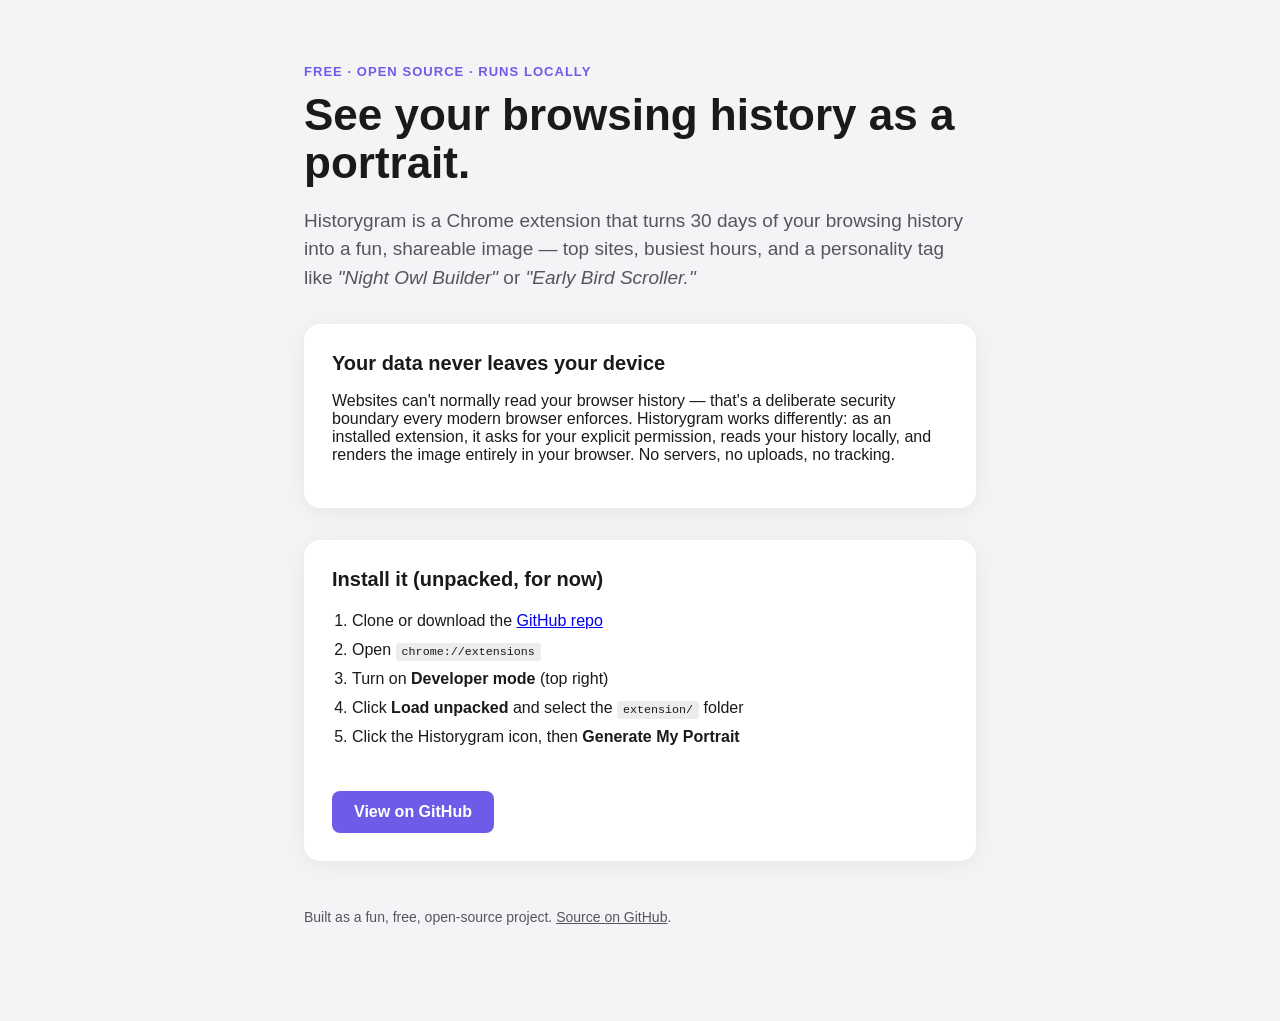
==== docs/index.html @ 07921943 "Rename site/ to docs/ for GitHub Pages" ====
<!doctype html>
<html lang="en">
<head>
  <meta charset="utf-8" />
  <meta name="viewport" content="width=device-width, initial-scale=1" />
  <title>Historygram — a portrait of your browsing history</title>
  <meta name="description" content="A Chrome extension that turns your browsing history into a shareable portrait image. 100% local, nothing ever leaves your browser." />
  <style>
    :root {
      color-scheme: light dark;
      --bg: #f4f4f7;
      --fg: #1a1a1a;
      --muted: #55555f;
      --card: #ffffff;
      --accent: #6c5ce7;
    }
    @media (prefers-color-scheme: dark) {
      :root {
        --bg: #16161c;
        --fg: #f2f2f5;
        --muted: #a8a8b3;
        --card: #1f1f27;
      }
    }
    * { box-sizing: border-box; }
    body {
      margin: 0;
      font-family: -apple-system, "Segoe UI", Roboto, sans-serif;
      background: var(--bg);
      color: var(--fg);
    }
    main {
      max-width: 720px;
      margin: 0 auto;
      padding: 64px 24px 96px;
    }
    .eyebrow {
      color: var(--accent);
      font-weight: 700;
      letter-spacing: 0.08em;
      font-size: 13px;
      text-transform: uppercase;
    }
    h1 {
      font-size: 44px;
      line-height: 1.1;
      margin: 12px 0 16px;
    }
    p.lead {
      font-size: 19px;
      color: var(--muted);
      line-height: 1.5;
    }
    .card {
      background: var(--card);
      border-radius: 16px;
      padding: 28px;
      margin-top: 32px;
      box-shadow: 0 4px 24px rgba(0, 0, 0, 0.06);
    }
    .card h2 {
      margin-top: 0;
      font-size: 20px;
    }
    ol {
      padding-left: 20px;
      line-height: 1.8;
    }
    code {
      background: rgba(127, 127, 127, 0.15);
      padding: 2px 6px;
      border-radius: 4px;
      font-size: 0.9em;
    }
    a.button {
      display: inline-block;
      margin-top: 24px;
      padding: 12px 22px;
      background: var(--accent);
      color: white;
      text-decoration: none;
      border-radius: 8px;
      font-weight: 600;
    }
    footer {
      margin-top: 48px;
      color: var(--muted);
      font-size: 14px;
    }
    footer a { color: inherit; }
  </style>
</head>
<body>
  <main>
    <div class="eyebrow">Free · Open Source · Runs Locally</div>
    <h1>See your browsing history as a portrait.</h1>
    <p class="lead">
      Historygram is a Chrome extension that turns 30 days of your browsing
      history into a fun, shareable image — top sites, busiest hours, and a
      personality tag like <em>"Night Owl Builder"</em> or
      <em>"Early Bird Scroller."</em>
    </p>

    <div class="card">
      <h2>Your data never leaves your device</h2>
      <p>
        Websites can't normally read your browser history — that's a
        deliberate security boundary every modern browser enforces. Historygram
        works differently: as an installed extension, it asks for your
        explicit permission, reads your history locally, and renders the
        image entirely in your browser. No servers, no uploads, no tracking.
      </p>
    </div>

    <div class="card">
      <h2>Install it (unpacked, for now)</h2>
      <ol>
        <li>Clone or download the <a href="https://github.com/badamfox-bot/historygram">GitHub repo</a></li>
        <li>Open <code>chrome://extensions</code></li>
        <li>Turn on <strong>Developer mode</strong> (top right)</li>
        <li>Click <strong>Load unpacked</strong> and select the <code>extension/</code> folder</li>
        <li>Click the Historygram icon, then <strong>Generate My Portrait</strong></li>
      </ol>
      <a class="button" href="https://github.com/badamfox-bot/historygram">View on GitHub</a>
    </div>

    <footer>
      Built as a fun, free, open-source project.
      <a href="https://github.com/badamfox-bot/historygram">Source on GitHub</a>.
    </footer>
  </main>
</body>
</html>
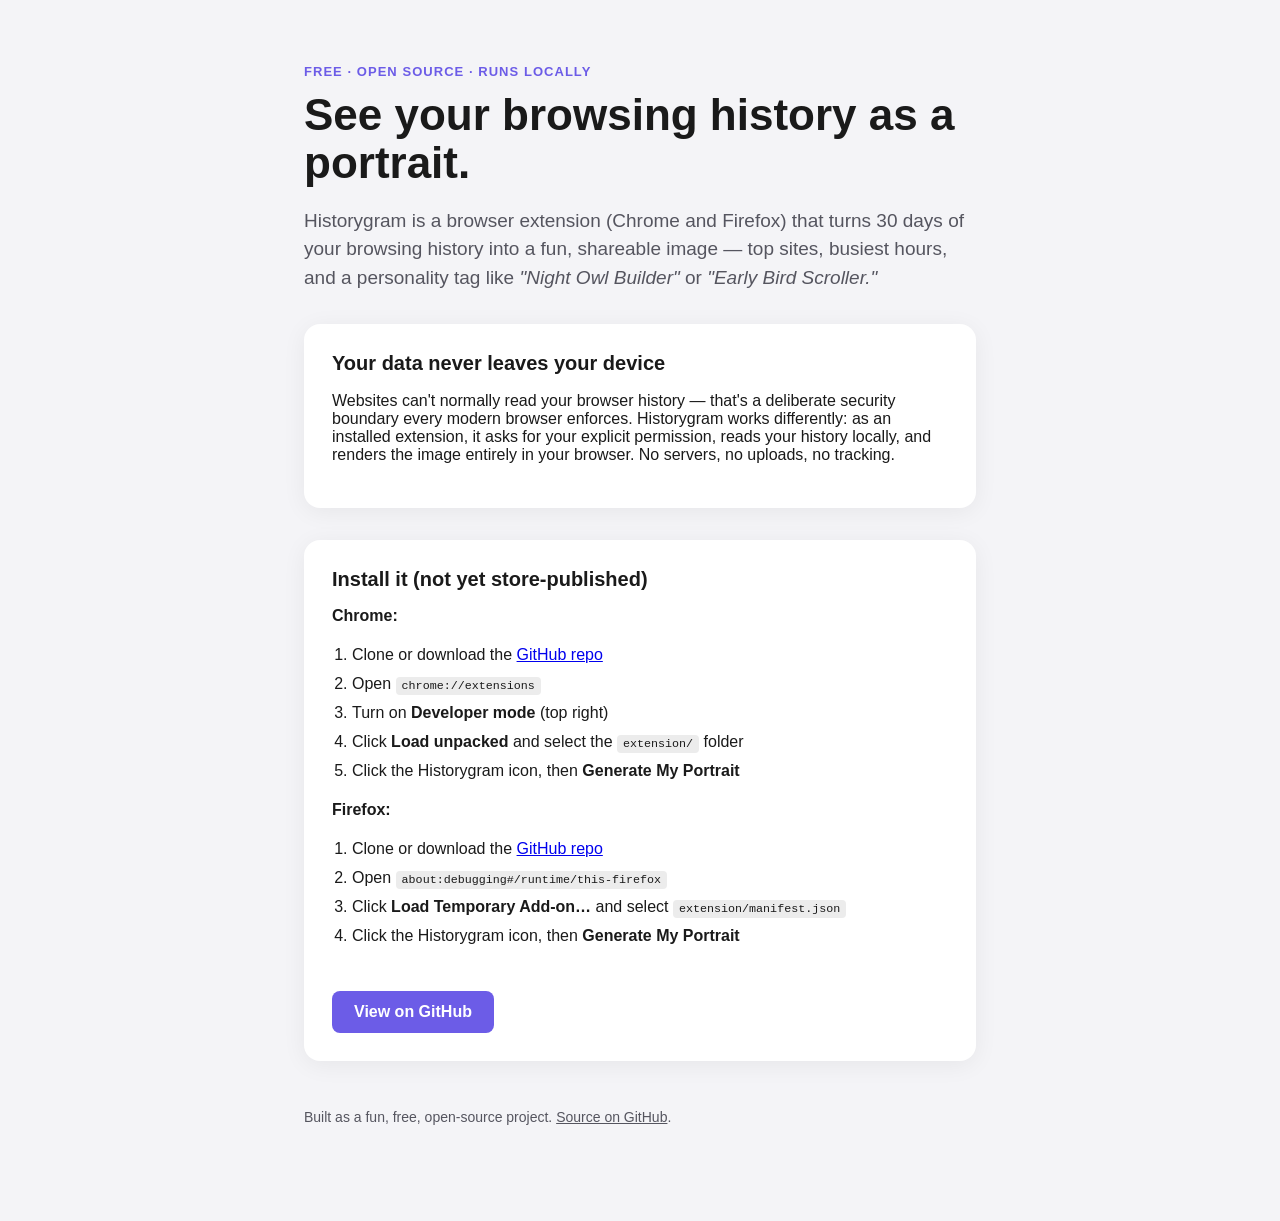
==== commit 2cd7ba3c: "Add Firefox support via WebExtension api-shim and browser_specific_settings" ====
--- a/docs/index.html
+++ b/docs/index.html
@@ -95,7 +95,7 @@
     <div class="eyebrow">Free · Open Source · Runs Locally</div>
     <h1>See your browsing history as a portrait.</h1>
     <p class="lead">
-      Historygram is a Chrome extension that turns 30 days of your browsing
+      Historygram is a browser extension (Chrome and Firefox) that turns 30 days of your browsing
       history into a fun, shareable image — top sites, busiest hours, and a
       personality tag like <em>"Night Owl Builder"</em> or
       <em>"Early Bird Scroller."</em>
@@ -113,12 +113,20 @@
     </div>
 
     <div class="card">
-      <h2>Install it (unpacked, for now)</h2>
+      <h2>Install it (not yet store-published)</h2>
+      <p><strong>Chrome:</strong></p>
       <ol>
         <li>Clone or download the <a href="https://github.com/badamfox-bot/historygram">GitHub repo</a></li>
         <li>Open <code>chrome://extensions</code></li>
         <li>Turn on <strong>Developer mode</strong> (top right)</li>
         <li>Click <strong>Load unpacked</strong> and select the <code>extension/</code> folder</li>
+        <li>Click the Historygram icon, then <strong>Generate My Portrait</strong></li>
+      </ol>
+      <p><strong>Firefox:</strong></p>
+      <ol>
+        <li>Clone or download the <a href="https://github.com/badamfox-bot/historygram">GitHub repo</a></li>
+        <li>Open <code>about:debugging#/runtime/this-firefox</code></li>
+        <li>Click <strong>Load Temporary Add-on…</strong> and select <code>extension/manifest.json</code></li>
         <li>Click the Historygram icon, then <strong>Generate My Portrait</strong></li>
       </ol>
       <a class="button" href="https://github.com/badamfox-bot/historygram">View on GitHub</a>
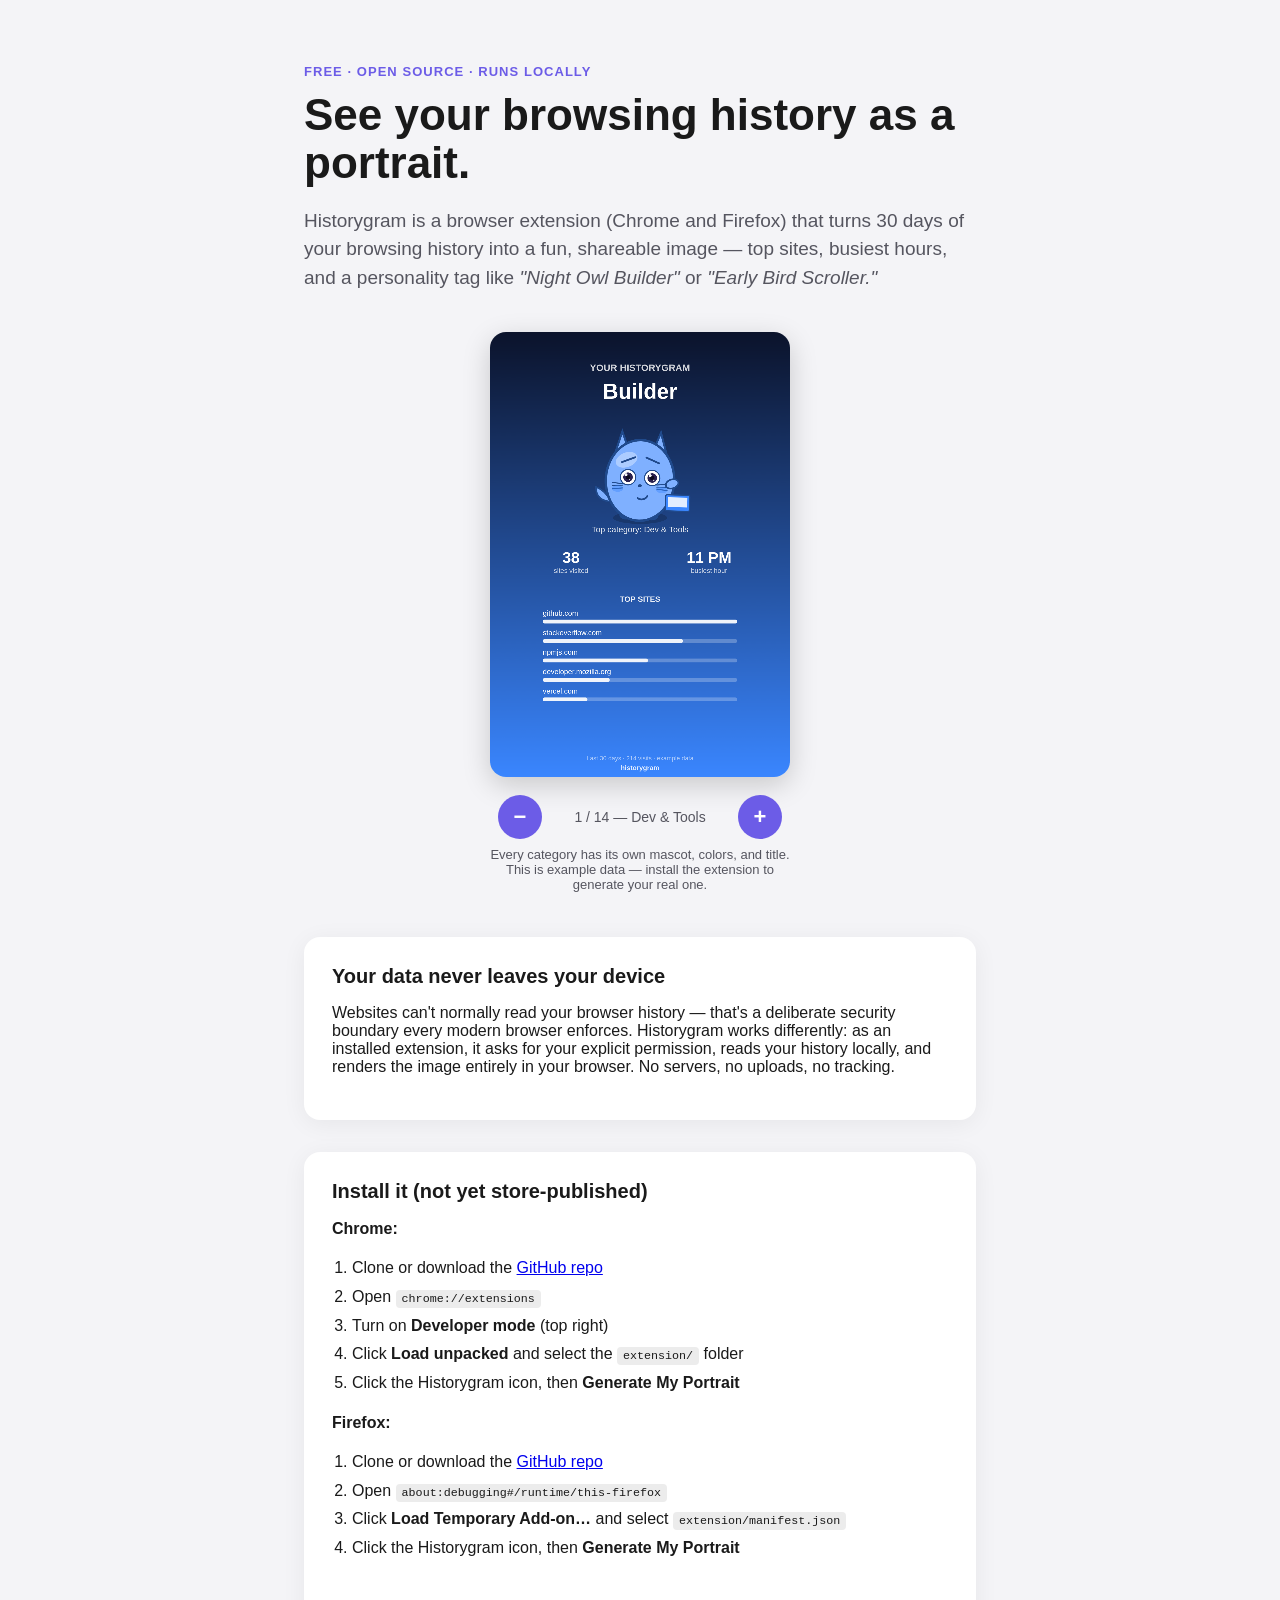
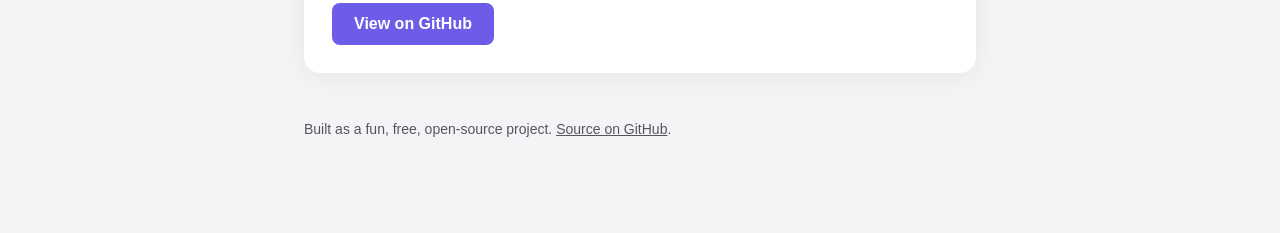
==== commit 3e7338b0: "Add mascot gallery to landing page: -/+ buttons cycle through all 14 category profiles" ====
--- a/docs/index.html
+++ b/docs/index.html
@@ -88,6 +88,54 @@
       font-size: 14px;
     }
     footer a { color: inherit; }
+
+    .demo {
+      margin-top: 40px;
+      display: flex;
+      flex-direction: column;
+      align-items: center;
+    }
+    .demo canvas {
+      width: 100%;
+      max-width: 300px;
+      height: auto;
+      border-radius: 16px;
+      box-shadow: 0 8px 28px rgba(0, 0, 0, 0.18);
+    }
+    .demo-controls {
+      display: flex;
+      align-items: center;
+      gap: 18px;
+      margin-top: 18px;
+    }
+    .demo-controls button {
+      width: 44px;
+      height: 44px;
+      border-radius: 50%;
+      border: none;
+      background: var(--accent);
+      color: white;
+      font-size: 22px;
+      font-weight: 700;
+      cursor: pointer;
+      line-height: 1;
+    }
+    .demo-controls button:hover {
+      opacity: 0.85;
+    }
+    .demo-label {
+      font-size: 14px;
+      color: var(--muted);
+      min-width: 160px;
+      text-align: center;
+    }
+    .demo-caption {
+      margin-top: 8px;
+      font-size: 13px;
+      color: var(--muted);
+      text-align: center;
+      max-width: 320px;
+    }
   </style>
 </head>
 <body>
@@ -100,6 +148,19 @@
       personality tag like <em>"Night Owl Builder"</em> or
       <em>"Early Bird Scroller."</em>
     </p>
+
+    <div class="demo">
+      <canvas id="demoCanvas" width="1080" height="1600"></canvas>
+      <div class="demo-controls">
+        <button id="demoPrev" aria-label="Previous category">−</button>
+        <div class="demo-label" id="demoLabel"></div>
+        <button id="demoNext" aria-label="Next category">+</button>
+      </div>
+      <p class="demo-caption">
+        Every category has its own mascot, colors, and title. This is example
+        data — install the extension to generate your real one.
+      </p>
+    </div>
 
     <div class="card">
       <h2>Your data never leaves your device</h2>
@@ -138,4 +199,7 @@
     </footer>
   </main>
 </body>
+<script src="categories.js"></script>
+<script src="mascot.js"></script>
+<script src="demo.js"></script>
 </html>
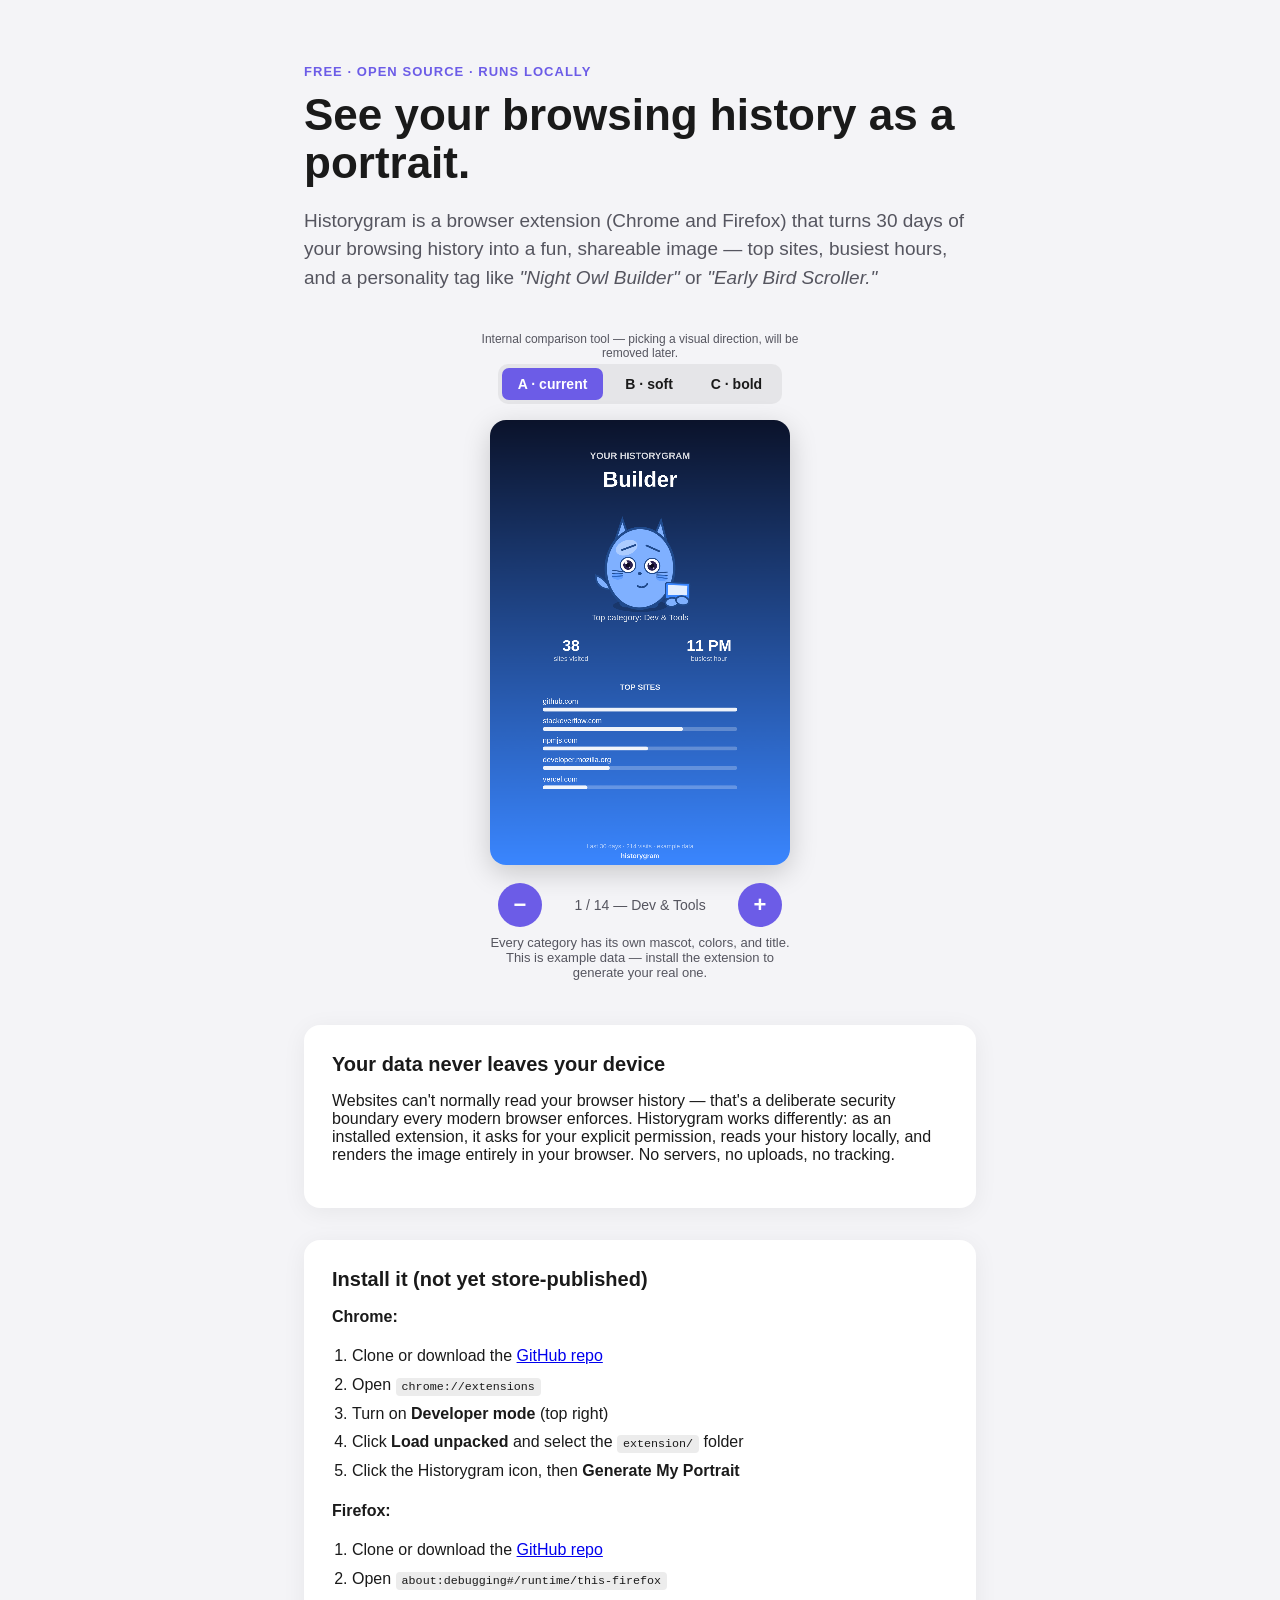
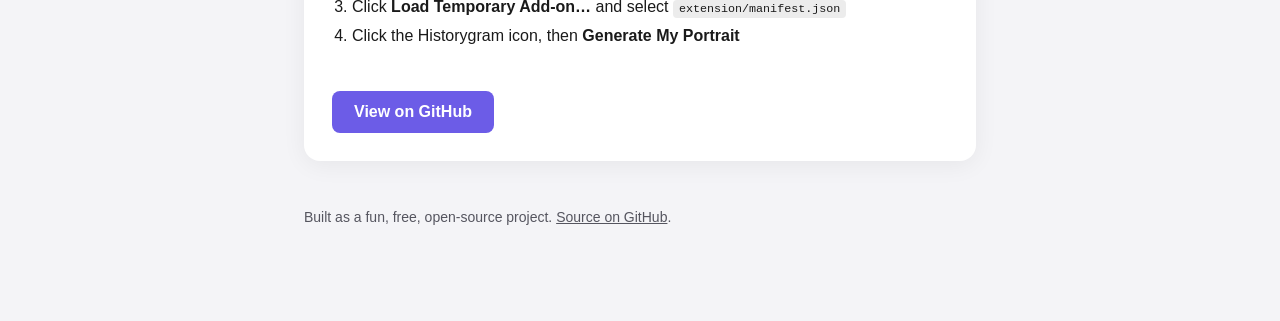
==== commit 4497ea38: "Add two alternative creature engines (B: soft chibi, C: bold geometric) with an A/B/C comparison swi" ====
--- a/docs/index.html
+++ b/docs/index.html
@@ -136,6 +136,35 @@
       text-align: center;
       max-width: 320px;
     }
+    .engine-switch {
+      display: flex;
+      gap: 6px;
+      background: rgba(127, 127, 127, 0.12);
+      padding: 4px;
+      border-radius: 10px;
+      margin-bottom: 16px;
+    }
+    .engine-switch button {
+      border: none;
+      background: transparent;
+      color: var(--fg);
+      padding: 8px 16px;
+      border-radius: 7px;
+      font-size: 14px;
+      font-weight: 600;
+      cursor: pointer;
+    }
+    .engine-switch button.active {
+      background: var(--accent);
+      color: white;
+    }
+    .engine-note {
+      font-size: 12px;
+      color: var(--muted);
+      text-align: center;
+      max-width: 320px;
+      margin: 0 0 4px;
+    }
   </style>
 </head>
 <body>
@@ -150,6 +179,12 @@
     </p>
 
     <div class="demo">
+      <p class="engine-note">Internal comparison tool — picking a visual direction, will be removed later.</p>
+      <div class="engine-switch" id="engineSwitch">
+        <button data-engine="A" class="active">A · current</button>
+        <button data-engine="B">B · soft</button>
+        <button data-engine="C">C · bold</button>
+      </div>
       <canvas id="demoCanvas" width="1080" height="1600"></canvas>
       <div class="demo-controls">
         <button id="demoPrev" aria-label="Previous category">−</button>
@@ -201,5 +236,8 @@
 </body>
 <script src="categories.js"></script>
 <script src="mascot.js"></script>
+<script src="species.js"></script>
+<script src="creature-b.js"></script>
+<script src="creature-c.js"></script>
 <script src="demo.js"></script>
 </html>
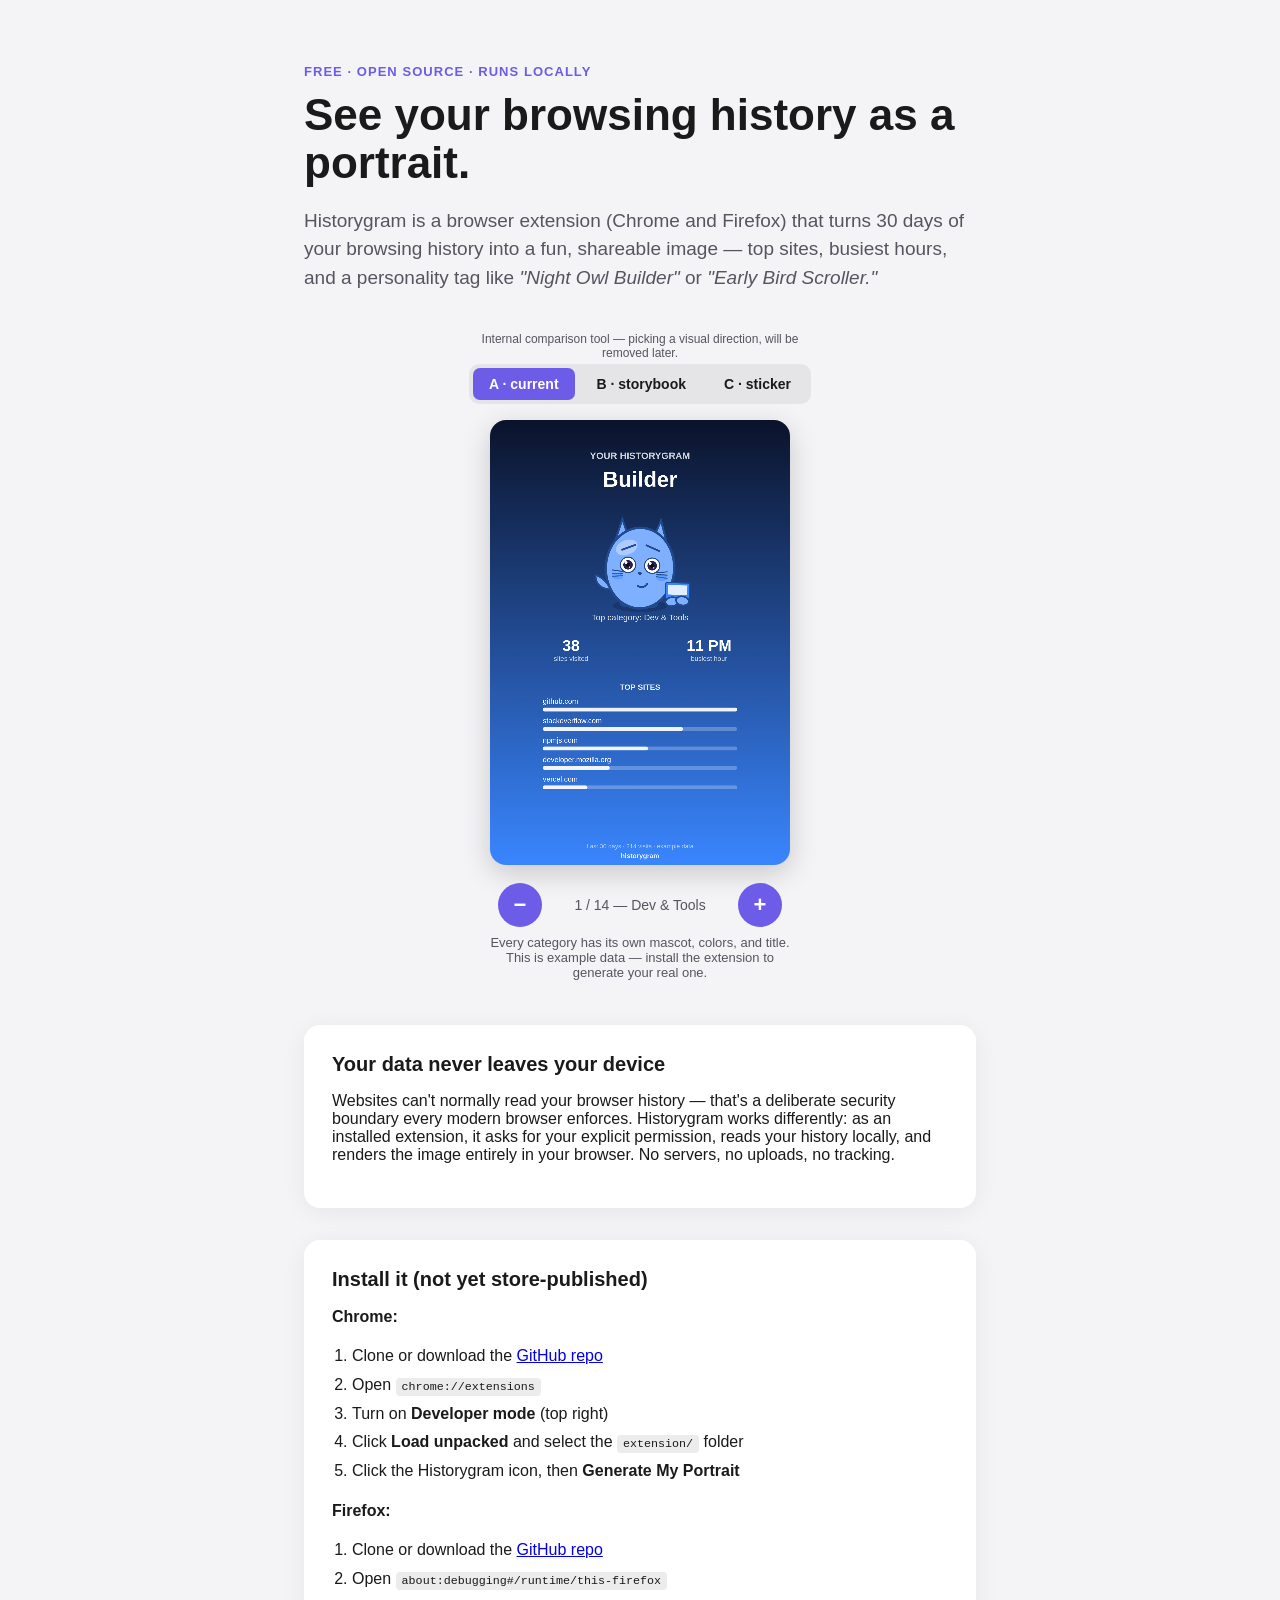
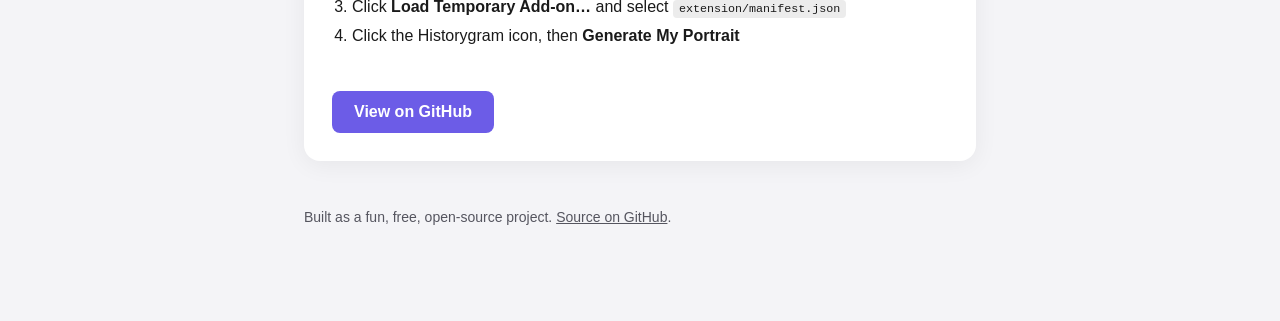
==== commit 5f295c9c: "Rebuild Engines B and C from scratch: bespoke animal scenes per category The previous B/C were the s" ====
--- a/docs/index.html
+++ b/docs/index.html
@@ -182,8 +182,8 @@
       <p class="engine-note">Internal comparison tool — picking a visual direction, will be removed later.</p>
       <div class="engine-switch" id="engineSwitch">
         <button data-engine="A" class="active">A · current</button>
-        <button data-engine="B">B · soft</button>
-        <button data-engine="C">C · bold</button>
+        <button data-engine="B">B · storybook</button>
+        <button data-engine="C">C · sticker</button>
       </div>
       <canvas id="demoCanvas" width="1080" height="1600"></canvas>
       <div class="demo-controls">
@@ -236,7 +236,6 @@
 </body>
 <script src="categories.js"></script>
 <script src="mascot.js"></script>
-<script src="species.js"></script>
 <script src="creature-b.js"></script>
 <script src="creature-c.js"></script>
 <script src="demo.js"></script>
